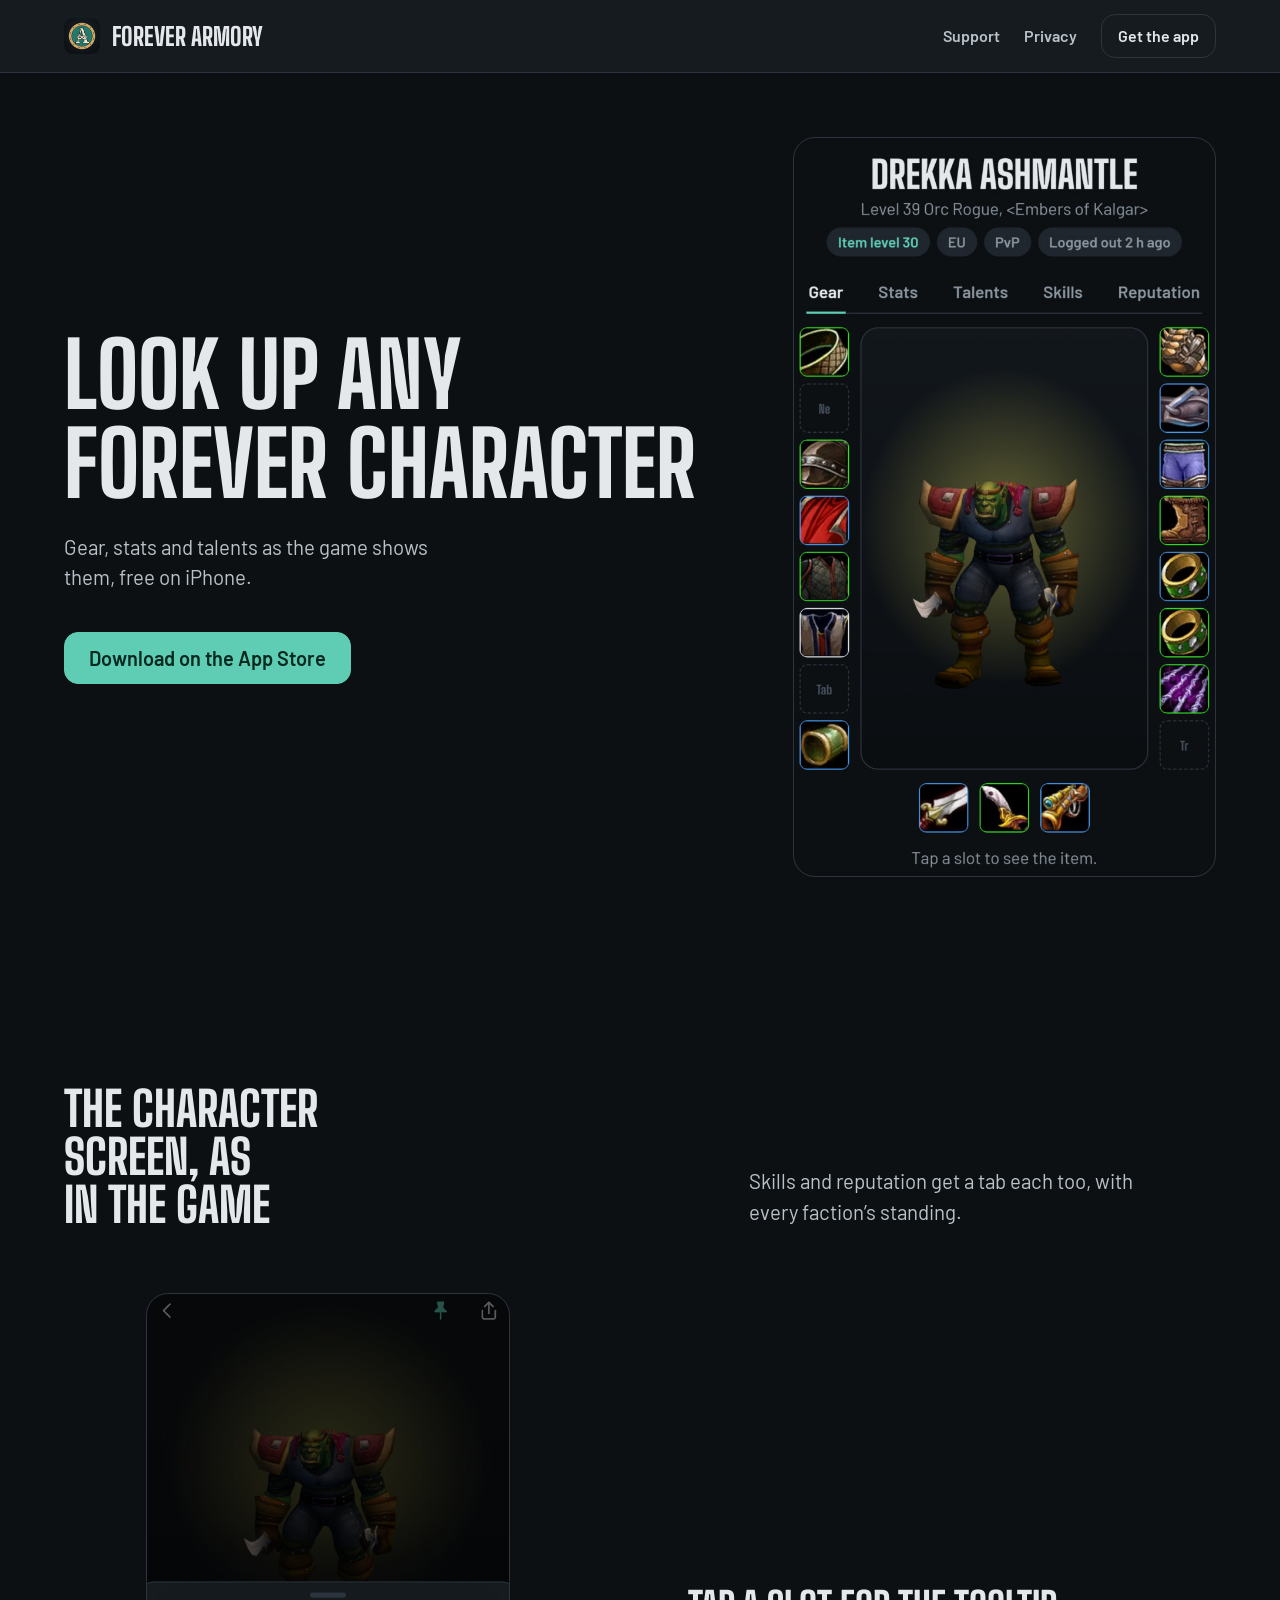
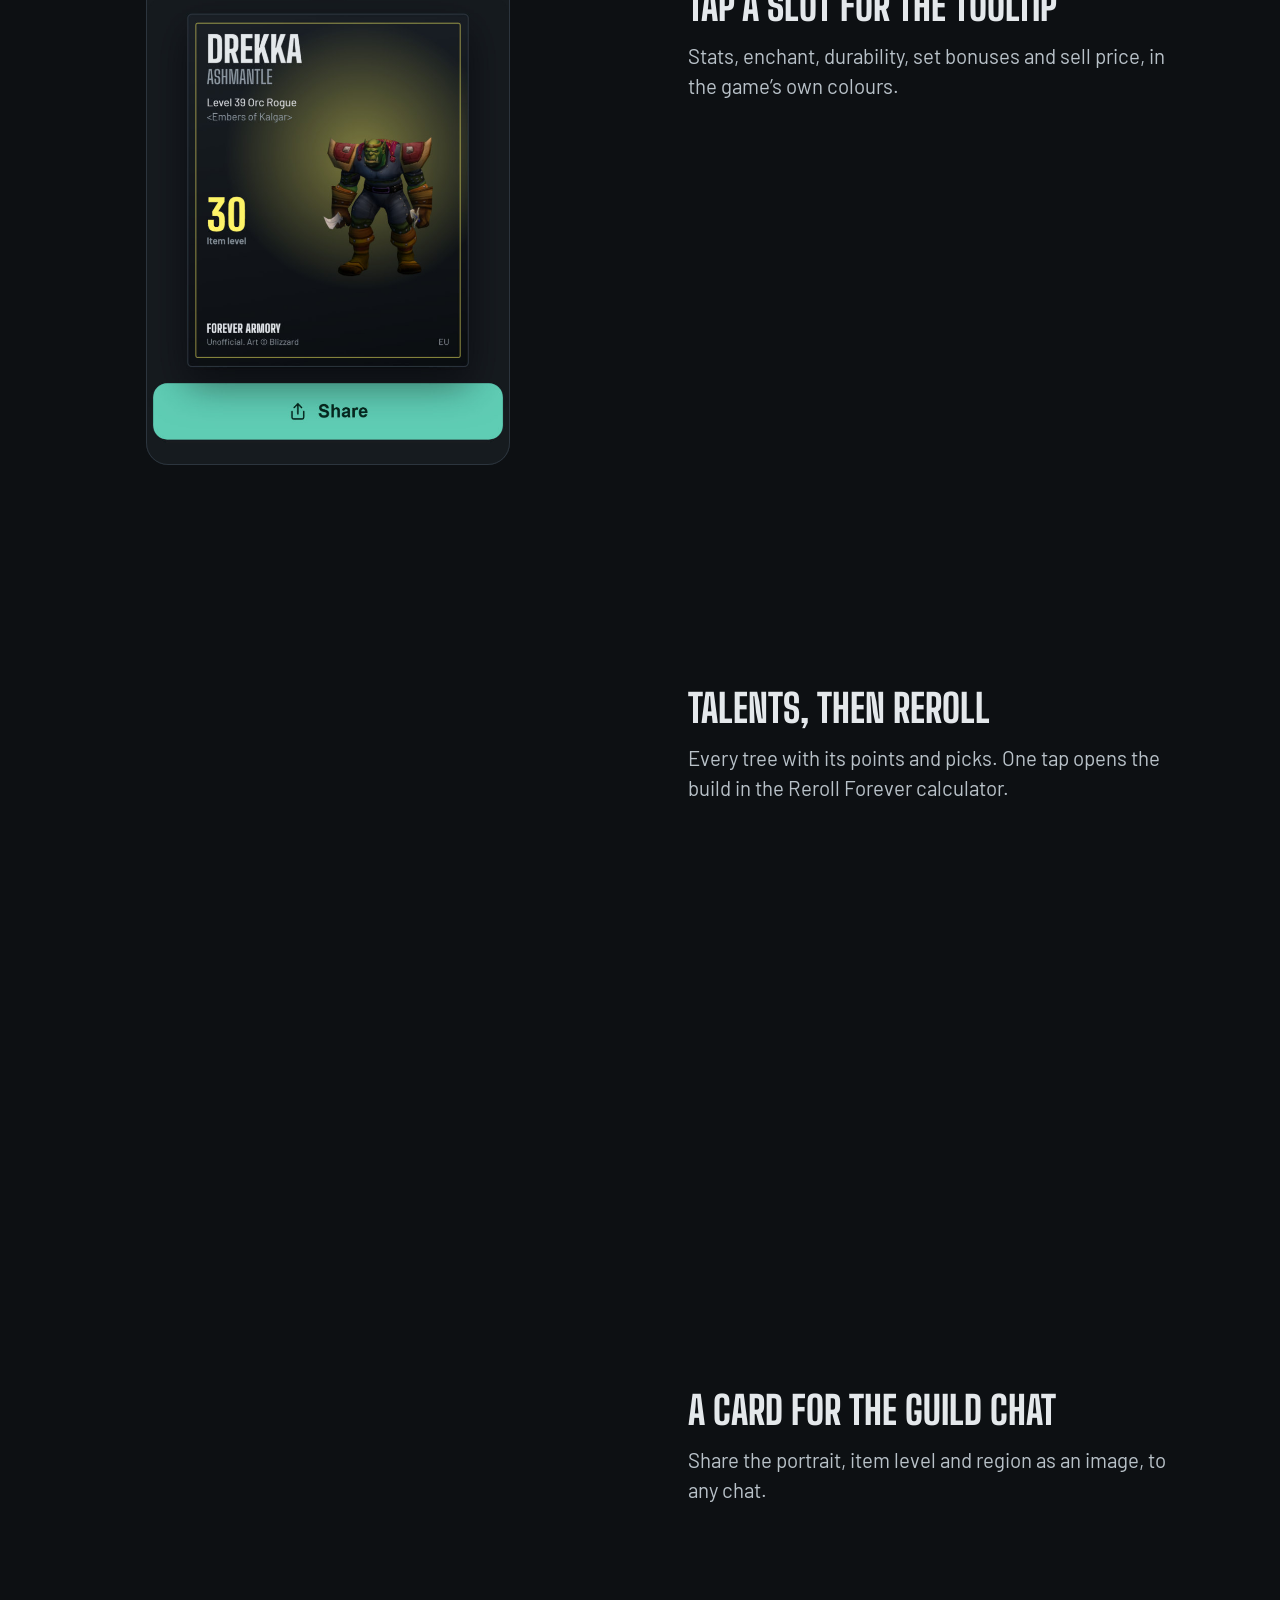
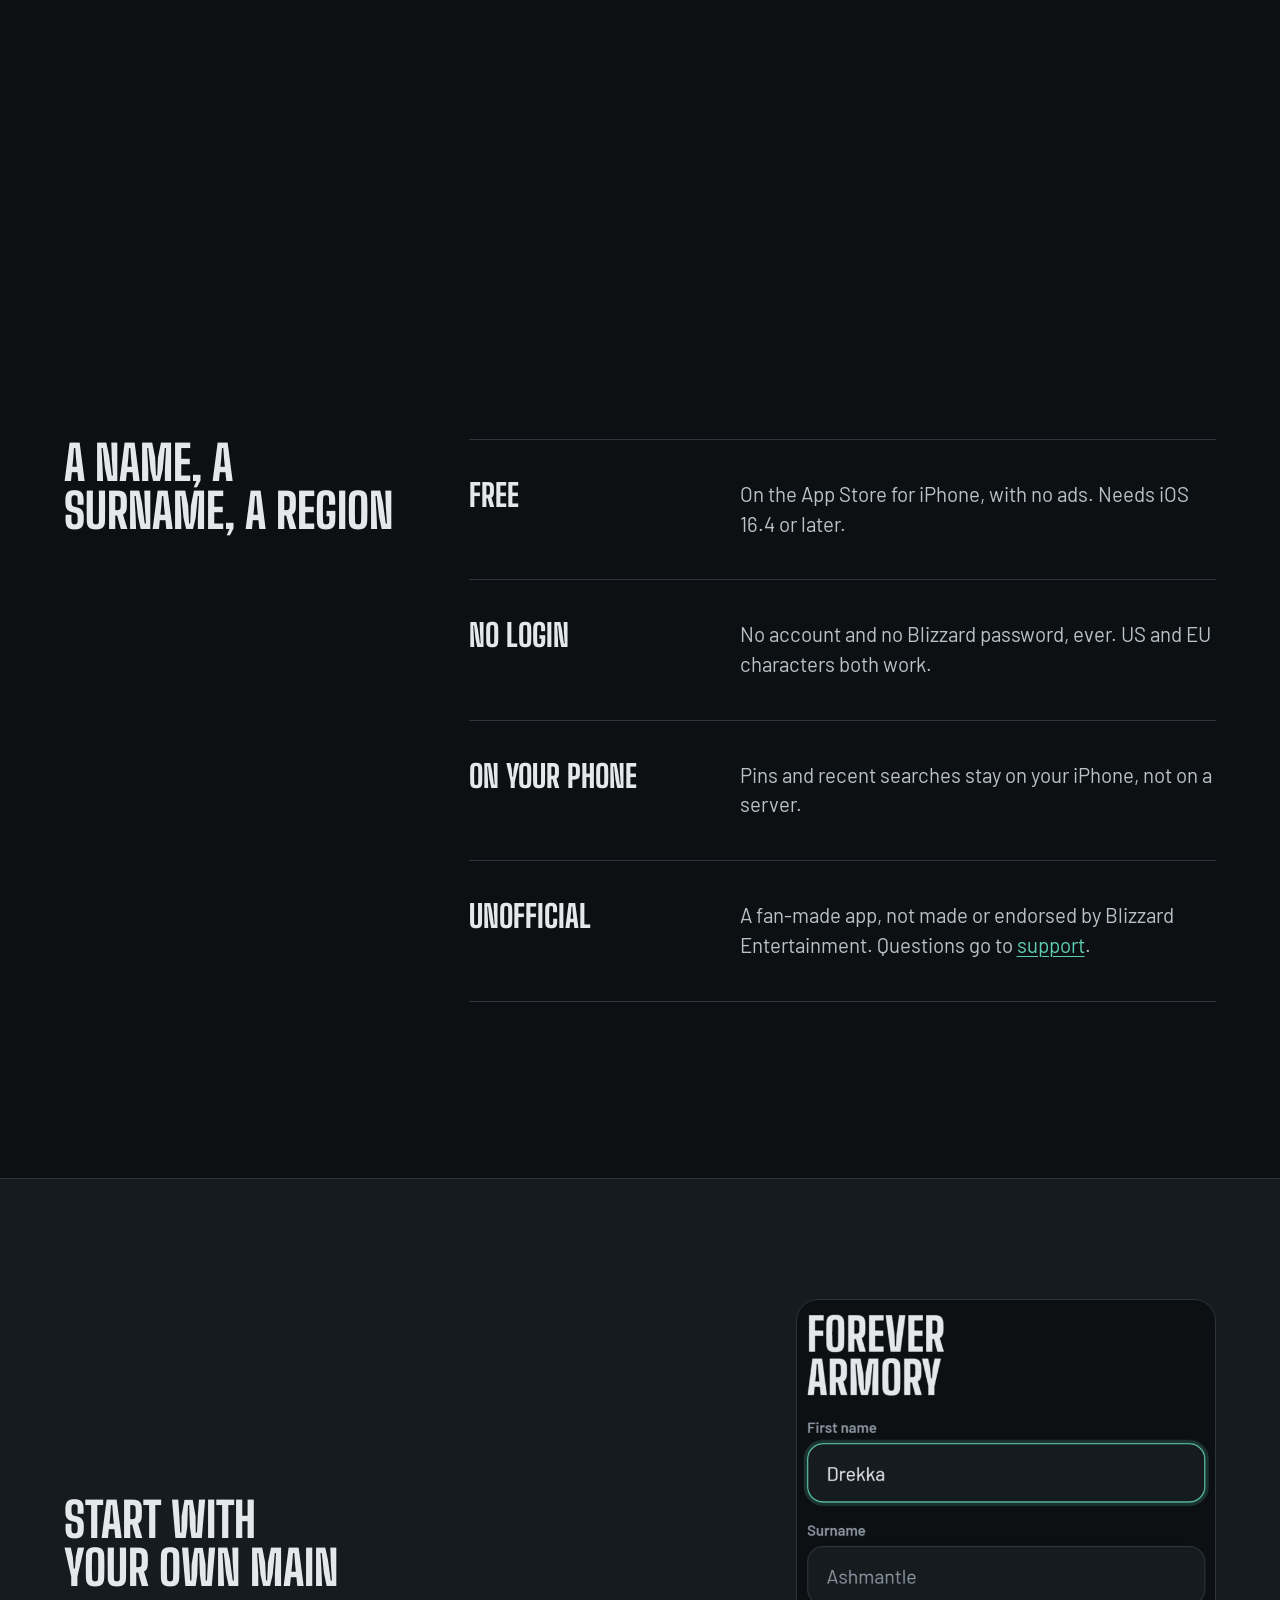
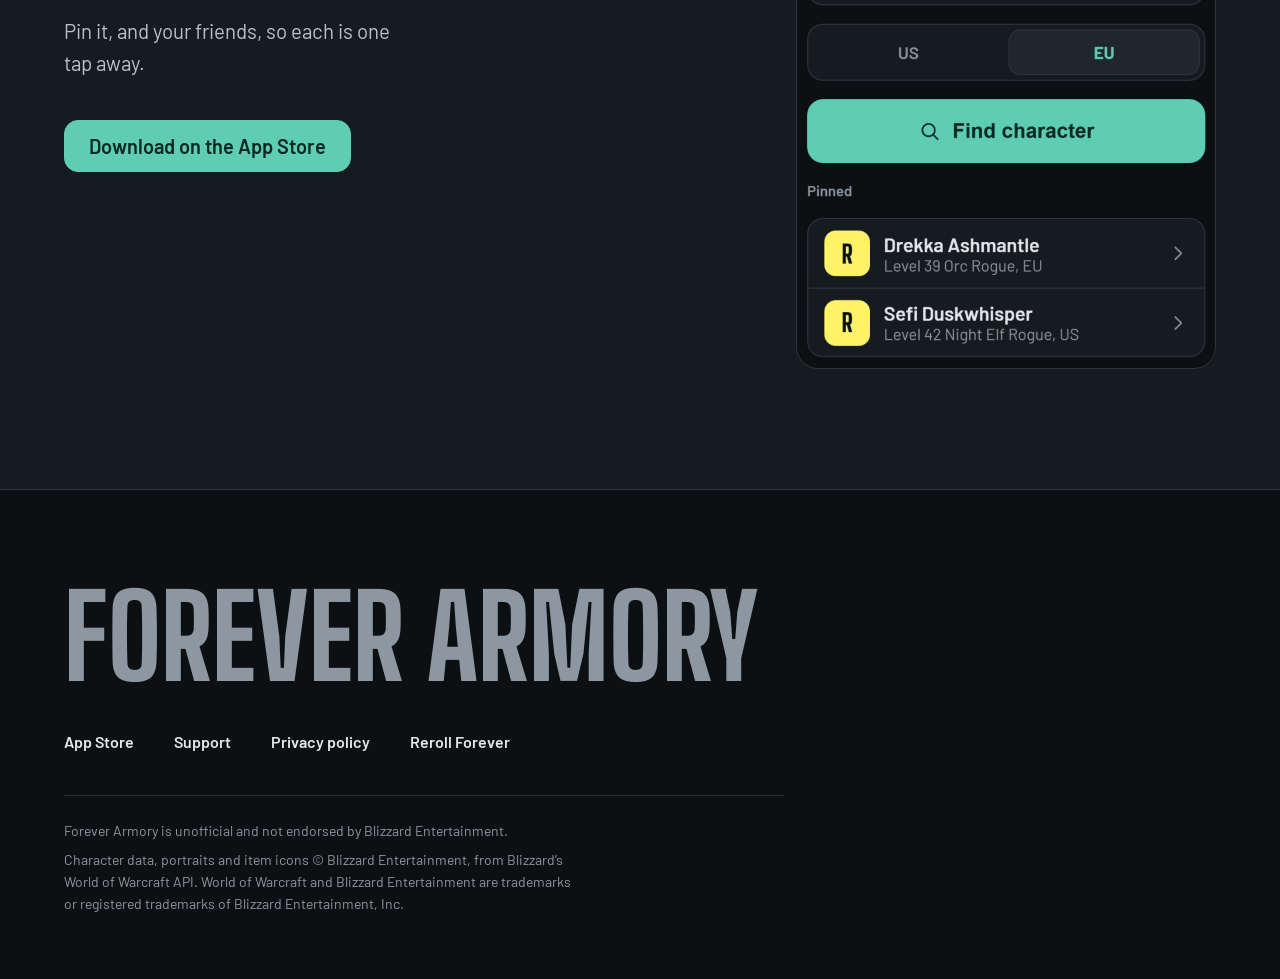
==== index.html @ fc3d3739 "Landing page and shared mast footer index.html is the new landing page, with shared tokens and foote" ====
<!doctype html>
<html lang="en">
<head>
<meta charset="utf-8">
<meta name="viewport" content="width=device-width, initial-scale=1, viewport-fit=cover">
<meta name="color-scheme" content="dark">
<title>Forever Armory: look up any WoW Forever character</title>
<meta name="description" content="An unofficial iPhone app for World of Warcraft: Forever. Look up any character's gear, stats and talents by name.">
<meta property="og:title" content="Forever Armory">
<meta property="og:description" content="Look up any WoW Forever character on your iPhone: gear with real tooltips, stats, talents and reputation.">
<meta property="og:image" content="https://arnautresserras.github.io/armory-site/assets/screens/02-gear.jpg">
<meta name="apple-itunes-app" content="app-id=6834562961">
<link rel="icon" href="assets/icon-64.png" type="image/png">
<link rel="apple-touch-icon" href="assets/apple-touch-icon.png">
<link rel="preconnect" href="https://fonts.googleapis.com">
<link rel="preconnect" href="https://fonts.gstatic.com" crossorigin>
<link rel="stylesheet" href="https://fonts.googleapis.com/css2?family=Big+Shoulders+Display:wght@800&family=Barlow:wght@400;600&display=swap">
<link rel="stylesheet" href="css/home.css">
<script>document.documentElement.classList.add('js');</script>
</head>
<body>
<a class="skip" href="#main">Skip to content</a>

<header class="slab">
  <div class="container">
    <a class="mark" href="./" aria-label="Forever Armory home"><img src="assets/icon-64.png" width="64" height="64" alt="">Forever Armory</a>
    <nav aria-label="Site">
      <a href="support.html">Support</a>
      <a href="privacy.html">Privacy</a>
      <a class="btn btn--quiet" href="https://apps.apple.com/app/id6834562961?ct=site_nav">Get the app</a>
    </nav>
  </div>
</header>

<main id="main">
  <section class="hero">
    <div class="container">
      <div class="hero-copy">
        <h1>Look up any Forever character</h1>
        <p class="lead">Gear, stats and talents as the game shows them, free on iPhone.</p>
        <a class="btn" href="https://apps.apple.com/app/id6834562961?ct=site_hero">Download on the App Store</a>
      </div>
      <figure class="screen" data-slot="hero" data-kind="product" data-alt="The Gear tab: the portrait between two columns of item slots, weapons below">
        <img src="assets/screens/02-gear.jpg" width="720" height="1261" alt="A level 39 Orc Rogue on the Gear tab: the portrait stands between two columns of item slots, each bordered in its item's quality colour, with three weapons below." fetchpriority="high">
      </figure>
    </div>
  </section>

  <section class="tour" aria-labelledby="tour-h">
    <div class="container">
      <div class="tour-head">
        <h2 id="tour-h">The character screen, as in the game</h2>
        <p>Skills and reputation get a tab each too, with every faction’s standing.</p>
      </div>
      <div class="tour-body">
        <div class="tour-stage" data-active="tooltip">
          <figure class="screen screen--tooltip" data-slot="tour-tooltip" data-kind="product"><img src="assets/screens/03-tooltip.jpg" width="720" height="1261" alt="The tooltip for Tiger Hunter Gloves: 65 armor, 8 agility, 7 strength, a green enchant line, durability and sell price." loading="lazy"></figure>
          <figure class="screen screen--talents" data-slot="tour-talents" data-kind="product"><img src="assets/screens/04-talents.jpg" width="720" height="1427" alt="The Talents tab: 30 points in Combat, each picked talent with its rank, and an Open in Reroll calculator button." loading="lazy"></figure>
          <figure class="screen screen--share" data-slot="tour-share" data-kind="product"><img src="assets/screens/05-share.jpg" width="720" height="1523" alt="The share sheet: a card with the character’s name, level, guild, item level 30 and portrait, above a Share button." loading="lazy"></figure>
        </div>
        <ol class="panels">
          <li class="panel" data-panel="tooltip">
            <h3>Tap a slot for the tooltip</h3>
            <p>Stats, enchant, durability, set bonuses and sell price, in the game’s own colours.</p>
            <figure class="screen screen--tooltip"><img src="assets/screens/03-tooltip.jpg" width="720" height="1261" alt="The tooltip for Tiger Hunter Gloves: 65 armor, 8 agility, 7 strength, a green enchant line, durability and sell price." loading="lazy"></figure>
          </li>
          <li class="panel" data-panel="talents">
            <h3>Talents, then Reroll</h3>
            <p>Every tree with its points and picks. One tap opens the build in the Reroll Forever calculator.</p>
            <figure class="screen screen--talents"><img src="assets/screens/04-talents.jpg" width="720" height="1427" alt="The Talents tab: 30 points in Combat, each picked talent with its rank, and an Open in Reroll calculator button." loading="lazy"></figure>
          </li>
          <li class="panel" data-panel="share">
            <h3>A card for the guild chat</h3>
            <p>Share the portrait, item level and region as an image, to any chat.</p>
            <figure class="screen screen--share"><img src="assets/screens/05-share.jpg" width="720" height="1523" alt="The share sheet: a card with the character’s name, level, guild, item level 30 and portrait, above a Share button." loading="lazy"></figure>
          </li>
        </ol>
      </div>
    </div>
  </section>

  <section class="needs" aria-labelledby="needs-h">
    <div class="container">
      <h2 id="needs-h">A name, a surname, a region</h2>
      <dl>
        <div><dt>Free</dt><dd>On the App Store for iPhone, with no ads. Needs iOS 16.4 or later.</dd></div>
        <div><dt>No login</dt><dd>No account and no Blizzard password, ever. US and EU characters both work.</dd></div>
        <div><dt>On your phone</dt><dd>Pins and recent searches stay on your iPhone, not on a server.</dd></div>
        <div><dt>Unofficial</dt><dd>A fan-made app, not made or endorsed by Blizzard Entertainment. Questions go to <a href="support.html">support</a>.</dd></div>
      </dl>
    </div>
  </section>

  <section class="close" aria-labelledby="close-h">
    <div class="container">
      <div class="close-copy">
        <h2 id="close-h">Start with your own main</h2>
        <p>Pin it, and your friends, so each is one tap away.</p>
        <a class="btn" href="https://apps.apple.com/app/id6834562961?ct=site_close">Download on the App Store</a>
      </div>
      <figure class="screen" data-slot="close" data-kind="product" data-alt="The search screen with two pinned characters">
        <img src="assets/screens/01-search.jpg" width="720" height="1355" alt="The search screen: first name and surname fields, a US and EU switch, a Find character button and two pinned characters." loading="lazy">
      </figure>
    </div>
  </section>
</main>

<footer class="mast">
  <div class="container">
    <p class="wordmark" aria-hidden="true">Forever Armory</p>
    <nav aria-label="Footer">
      <ul>
        <li><a href="https://apps.apple.com/app/id6834562961?ct=site_footer">App Store</a></li>
        <li><a href="support.html">Support</a></li>
        <li><a href="privacy.html">Privacy policy</a></li>
        <li><a href="https://apps.apple.com/app/id6829319441?ct=armory_site">Reroll Forever</a></li>
      </ul>
    </nav>
    <div class="legal">
      <p>Forever Armory is unofficial and not endorsed by Blizzard Entertainment.</p>
      <p>Character data, portraits and item icons © Blizzard Entertainment, from Blizzard’s World of Warcraft API. World of Warcraft and Blizzard Entertainment are trademarks or registered trademarks of Blizzard Entertainment, Inc.</p>
    </div>
  </div>
</footer>

<script>
(function () {
  var stage = document.querySelector('.tour-stage');
  if (!stage || !('IntersectionObserver' in window)) return;
  var io = new IntersectionObserver(function (entries) {
    entries.forEach(function (e) {
      if (e.isIntersecting) stage.dataset.active = e.target.dataset.panel;
    });
  }, { rootMargin: '-45% 0px -45% 0px' });
  document.querySelectorAll('[data-panel]').forEach(function (p) { io.observe(p); });
})();
</script>
<script>window.hallmarkSlots = (m) => { for (const [k, v] of Object.entries(m)) { const s = document.querySelector(`[data-slot="${k}"]`); if (!s) continue; const im = new Image(); im.src = typeof v === 'string' ? v : v.src; im.alt = (typeof v === 'object' && v.alt) || s.dataset.alt || ''; s.querySelectorAll(':scope > img').forEach((o) => o.remove()); s.prepend(im); } };
document.querySelectorAll('[data-slot] img').forEach((i) => { if (i.complete && !i.naturalWidth) i.remove(); else i.addEventListener('error', () => i.remove(), { once: true }); });</script>
</body>
</html>
---- css/home.css ----
/* Hallmark · shape: Workbench · genre: modern-minimal · theme: brand (Forever Armory app, docs/design.md) · draw: c38209 · job: try · copy: from the App Store listing
 * paper: oklch(17.1% 0.008 248) · accent: oklch(77.7% 0.108 176) · display: Big Shoulders Display · body: Barlow · hero: Stage (swapped from Corridor) · nav: slab · footer: mast · signature: the gear screen, slots in item-quality borders round the portrait
 * axes: dark/display-condensed/chromatic-teal · posture: Restrained · contrast: pass · fold: pass · imagery: screenshots 5 (App Store captures, cropped to the screen) · v2.0.0 */
/* Hallmark · pre-emit critique: P4 H5 E4 S5 R5 V4 · weakest: P, the page only argues "the character screen, on your phone"; kept it plain because that is the whole product */
/* Hallmark · waive 79 · the gear screen beside the text runs to y 876 of 900 · the measure reads the text column only; the hero's screen capture fills the fold */
/* Hallmark · waive 44c · hero section is 900px tall and the gear screen ends at y 876 · the check stops at the text column, the next section starts at the fold */
/* Hallmark · finish-review: subagent · 8 findings · 8 resolved (genre restamped modern-minimal on its read) · hero-review: skipped, folded into the finish review */
/* Hallmark · dismissed 25 · each flagged p is a one-sentence lede or a two-sentence caption, allowed from 28ch */
@import url("./tokens.css");
@import url("./base.css");
@import url("./footer.css");

h1, h2 { text-transform: uppercase; line-height: 1; }
h1 { font-size: clamp(3.25rem, 7vw, 7.5rem); max-width: none; }
h2 { max-width: 16ch; }
h3 { font-weight: 600; font-family: var(--font-body); }

.skip { position: absolute; left: var(--space-md); top: calc(-1 * var(--space-3xl)); z-index: var(--z-toast); padding: var(--space-xs) var(--space-md); background: var(--color-ink); color: var(--color-paper); border-radius: var(--radius-input); }
.skip:focus-visible { top: var(--space-md); }

/* Controls */
.btn { display: inline-flex; align-items: center; justify-content: center; gap: var(--space-xs); min-height: 52px; padding: 0 var(--space-lg); border: 1px solid var(--color-accent); border-radius: var(--radius-input); background: var(--color-accent); color: var(--color-accent-ink); font: 600 var(--text-lg)/1 var(--font-body); white-space: nowrap; text-decoration: none; cursor: pointer; transition: background-color var(--dur-short) var(--ease-out), border-color var(--dur-short) var(--ease-out), transform var(--dur-micro) var(--ease-out); }
.btn svg { width: 20px; height: 20px; flex-shrink: 0; }
.btn:hover { background: var(--color-accent-hover); border-color: var(--color-accent-hover); }
.btn:active { transform: translateY(1px); }
.btn:focus-visible { outline: 2px solid var(--color-focus); outline-offset: 3px; }
.btn--quiet { min-height: 44px; padding: 0 var(--space-md); background: transparent; border-color: var(--color-rule); color: var(--color-ink); font-size: var(--text-md); }
.btn--quiet:hover { background: var(--color-paper-3); border-color: var(--color-muted); }
@media (prefers-reduced-motion: reduce) { .btn { transition: background-color var(--dur-short) linear; } .btn:active { transform: none; } }

/* Nav: a slab */
.slab { background: var(--color-paper-2); border-bottom: var(--rule-hair) solid var(--color-rule); }
.slab .container { display: flex; align-items: center; justify-content: space-between; gap: var(--space-lg); min-height: 72px; }
.mark { display: inline-flex; align-items: center; gap: var(--space-sm); color: var(--color-ink); text-decoration: none; font: 800 var(--text-xl)/1 var(--font-display); text-transform: uppercase; white-space: nowrap; }
.mark img { width: 36px; height: 36px; border-radius: 9px; }
.mark:hover { color: var(--color-accent); }
.slab nav { display: flex; align-items: center; gap: var(--space-lg); }
.slab nav a:not(.btn) { color: var(--color-ink-2); font-weight: 600; text-decoration: none; white-space: nowrap; }
.slab nav a:not(.btn):hover { color: var(--color-ink); text-decoration: underline; }

/* Hero: Stage */
.hero .container { display: grid; grid-template-columns: minmax(0, 1fr) auto; gap: var(--space-3xl); align-items: center; min-height: calc(100svh - 73px); padding-block: var(--space-2xl); }
.hero-copy { display: grid; gap: var(--space-lg); justify-items: start; }
.hero-copy .lead { color: var(--color-ink-2); max-width: 34ch; }
.hero-copy .btn { margin-top: var(--space-md); }
.screen { margin: 0; border-radius: var(--radius-card); outline: 1px solid var(--color-rule); outline-offset: -1px; }
.screen > img { outline: 1px solid var(--color-rule); outline-offset: -1px; border-radius: var(--radius-card); }
.hero .screen { height: min(740px, calc(100svh - 150px)); max-width: 100%; aspect-ratio: 720 / 1261; }

/* Tour: Pinned */
.tour { padding-block: var(--section-gap) var(--section-gap-s); }
.tour-head { display: grid; grid-template-columns: minmax(0, 7fr) minmax(0, 5fr); gap: var(--gap-columns); align-items: end; margin-bottom: var(--space-2xl); }
.tour-head p { color: var(--color-ink-2); font-size: var(--text-lead); max-width: 34ch; }
.tour-body { display: grid; grid-template-columns: minmax(0, 6fr) minmax(0, 6fr); gap: var(--space-3xl); }
.tour-stage { display: none; }
.panels { list-style: none; margin: 0; padding: 0; display: grid; gap: var(--space-3xl); }
.panel { display: grid; gap: var(--space-md); align-content: center; }
.panel h3 { font-size: var(--text-3xl); font-family: var(--font-display); font-weight: 800; text-transform: uppercase; line-height: 1; }
.panel p { color: var(--color-ink-2); font-size: var(--text-lead); line-height: 1.45; max-width: 40ch; }
.panel .screen { width: min(100%, 380px); margin-top: var(--space-md); }
.panel .screen--tooltip { aspect-ratio: 720 / 1261; }
.panel .screen--talents { aspect-ratio: 720 / 1427; }
.panel .screen--share { aspect-ratio: 720 / 1523; }

@media (min-width: 60rem) {
  .tour-body { grid-column: 1 / -1; }
  .tour-body > .panels { grid-column: 2; }
  .js .tour-stage { display: block; grid-column: 1; grid-row: 1; position: sticky; top: var(--space-2xl); height: calc(100svh - 2 * var(--space-2xl)); max-height: 820px; }
  .js .tour-stage .screen { position: absolute; inset: 0; margin: auto; height: 100%; max-width: 100%; opacity: 0; transition: opacity var(--dur-long) var(--ease-out); }
  .js .tour-stage .screen--tooltip { aspect-ratio: 720 / 1261; height: 88%; }
  .js .tour-stage .screen--talents { aspect-ratio: 720 / 1427; }
  .js .tour-stage .screen--share { aspect-ratio: 720 / 1523; }
  .js .tour-stage[data-active="tooltip"] .screen--tooltip,
  .js .tour-stage[data-active="talents"] .screen--talents,
  .js .tour-stage[data-active="share"] .screen--share { opacity: 1; }
  .js .panel { min-height: 78svh; }
  .js .panel .screen { display: none; }
  .js .panels { gap: 0; }
}
@media (prefers-reduced-motion: reduce) { .js .tour-stage .screen { transition: none; } }

/* Needs: Rows */
.needs { padding-block: var(--section-gap-s) var(--section-gap-l); }
.needs .container { display: grid; grid-template-columns: minmax(0, 4fr) minmax(0, 8fr); gap: var(--gap-columns); align-items: start; }
.needs dl { margin: 0; border-top: var(--rule-hair) solid var(--color-rule); }
.needs dl > div { display: grid; grid-template-columns: minmax(0, 4fr) minmax(0, 8fr); gap: var(--gap-columns); padding-block: var(--space-xl); border-bottom: var(--rule-hair) solid var(--color-rule); }
.needs dt { font: 800 var(--text-2xl)/1 var(--font-display); text-transform: uppercase; }
.needs dd { margin: 0; color: var(--color-ink-2); font-size: var(--text-lead); line-height: 1.45; max-width: 40ch; }
.needs dd a { color: var(--color-accent); }
.needs dd a:hover { color: var(--color-accent-hover); }

/* Close: a band with the download beside the search screen */
.close { background: var(--color-paper-2); border-block: var(--rule-hair) solid var(--color-rule); padding-block: var(--section-gap-s); }
.close .container { display: grid; grid-template-columns: minmax(0, 5fr) minmax(0, 7fr); gap: var(--space-3xl); align-items: center; }
.close .screen { justify-self: end; width: min(100%, 420px); aspect-ratio: 720 / 1150; }
.close .screen > img { object-position: 50% 0; }
.close-copy { display: grid; gap: var(--space-lg); justify-items: start; }
.close-copy p { color: var(--color-ink-2); font-size: var(--text-lead); max-width: 30ch; }
.close-copy .btn { margin-top: var(--space-md); }
.close-copy small { color: var(--color-muted); font-size: var(--text-sm); }

@media (max-width: 60rem) {
  .hero .container, .tour-head, .close .container, .needs .container { grid-template-columns: minmax(0, 1fr); }
  .hero .container { min-height: 0; gap: var(--space-xl); padding-block: var(--space-xl) var(--space-2xl); }
  .hero .screen { height: auto; width: min(100%, 360px); }
  .tour-body { grid-template-columns: minmax(0, 1fr); }
  .close .screen { justify-self: start; }
  .needs dl > div { grid-template-columns: minmax(0, 1fr); gap: var(--space-xs); padding-block: var(--space-lg); }
}
@media (max-width: 40rem) {
  .slab nav .btn { display: none; }
  .slab nav { gap: var(--space-md); }
  .mark { font-size: var(--text-lg); }
  .mark img { width: 28px; height: 28px; border-radius: 7px; }
}
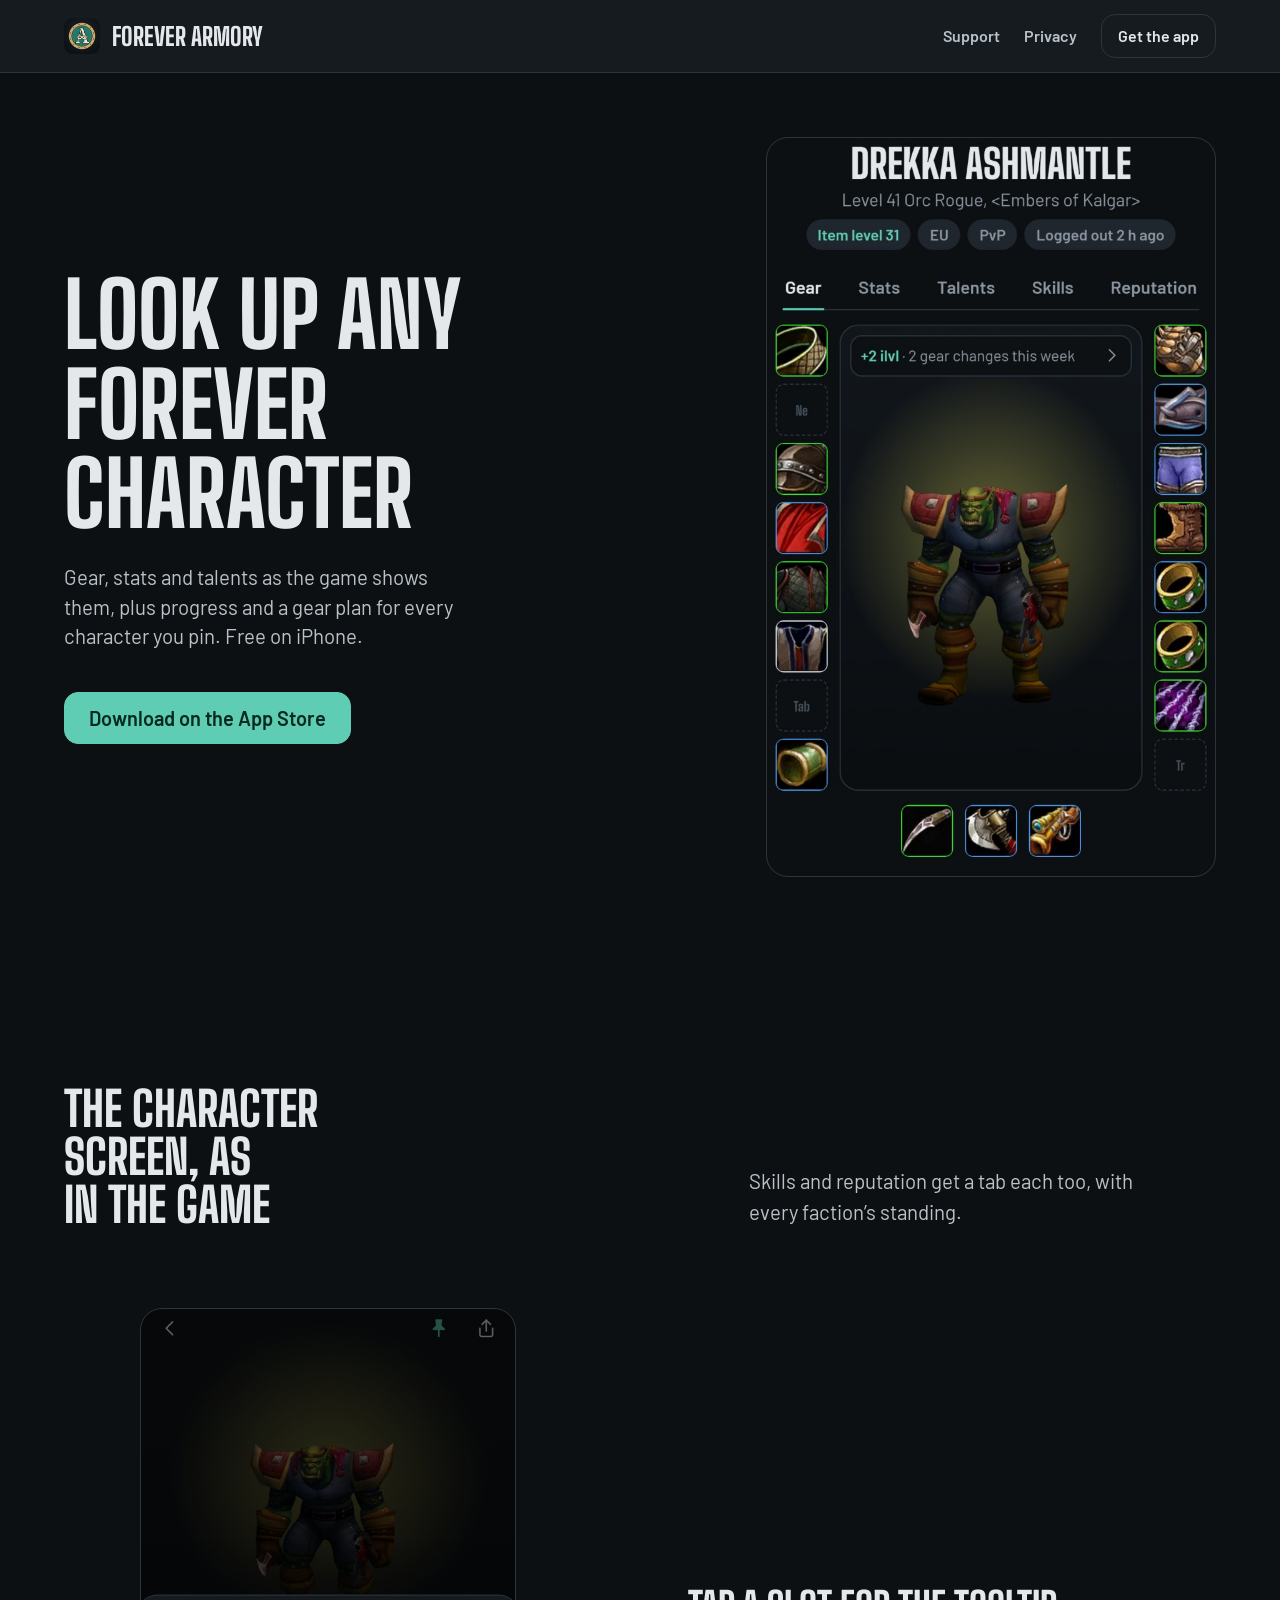
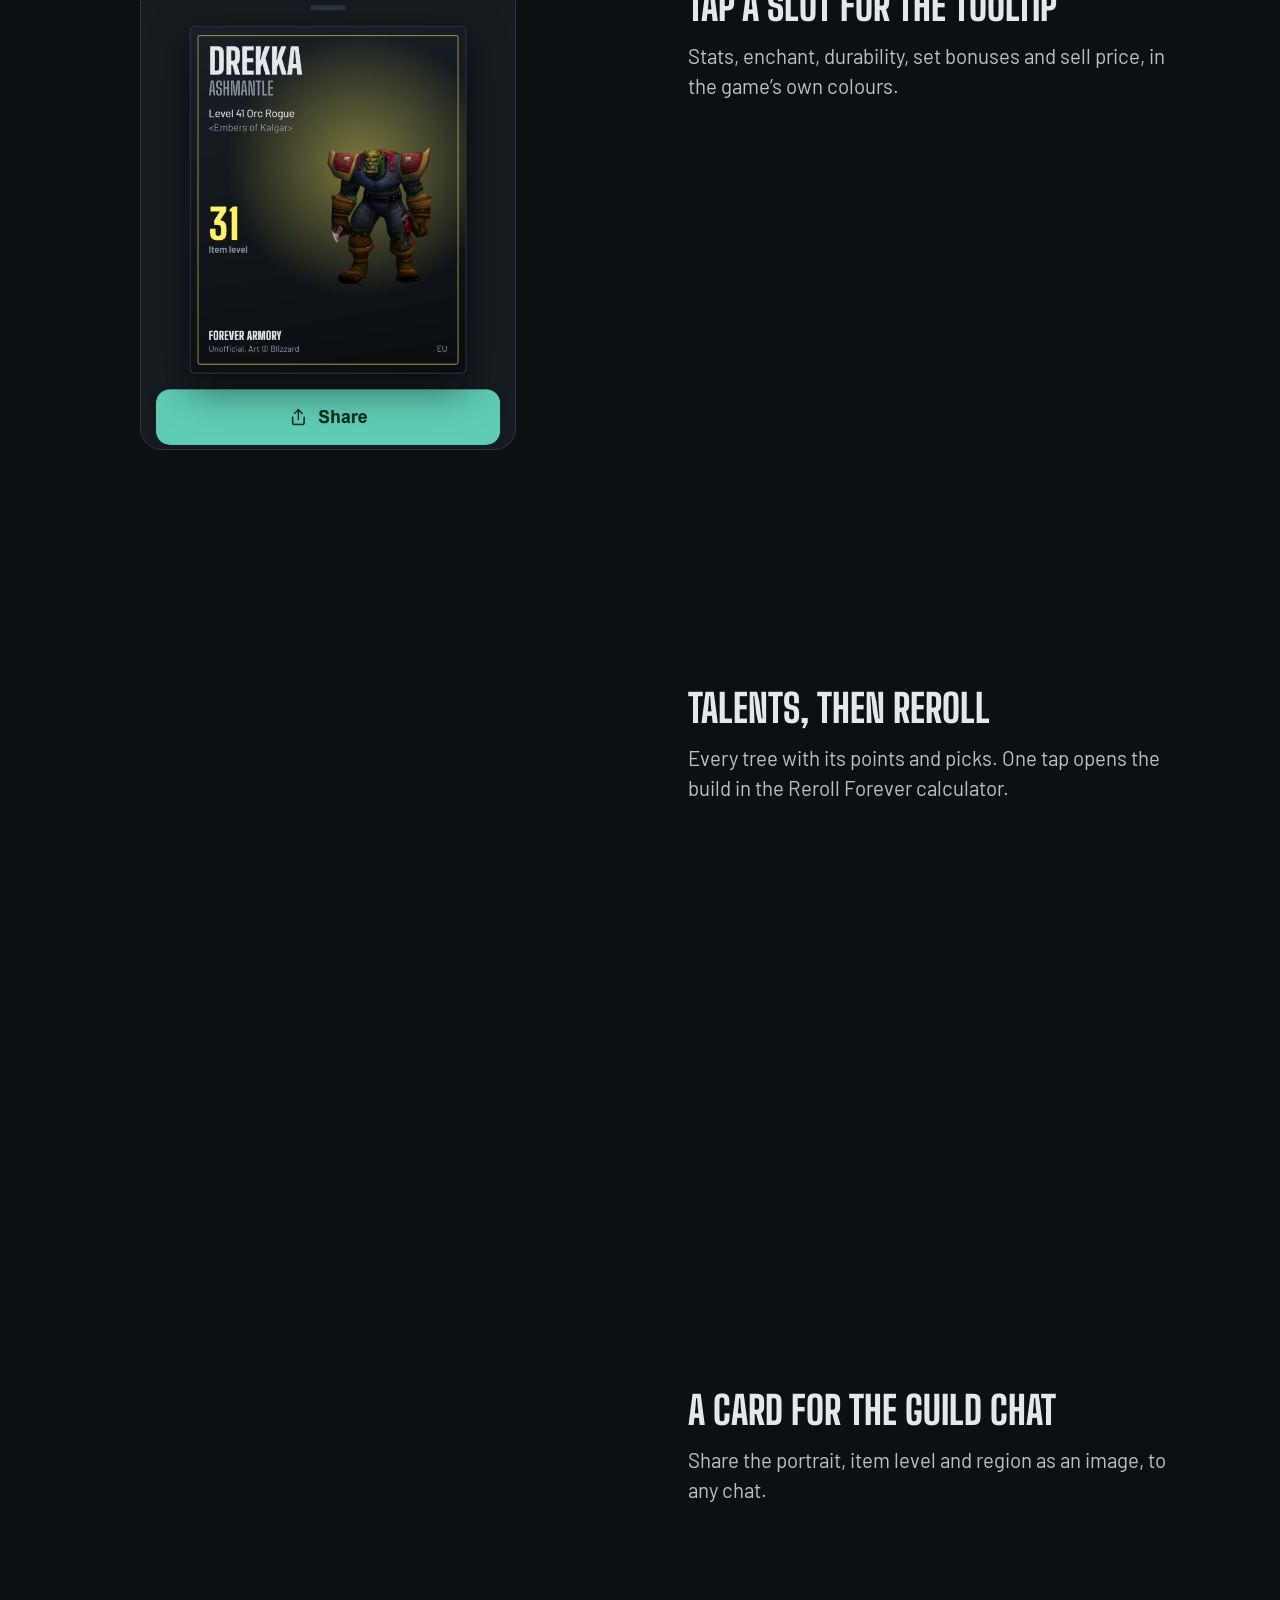
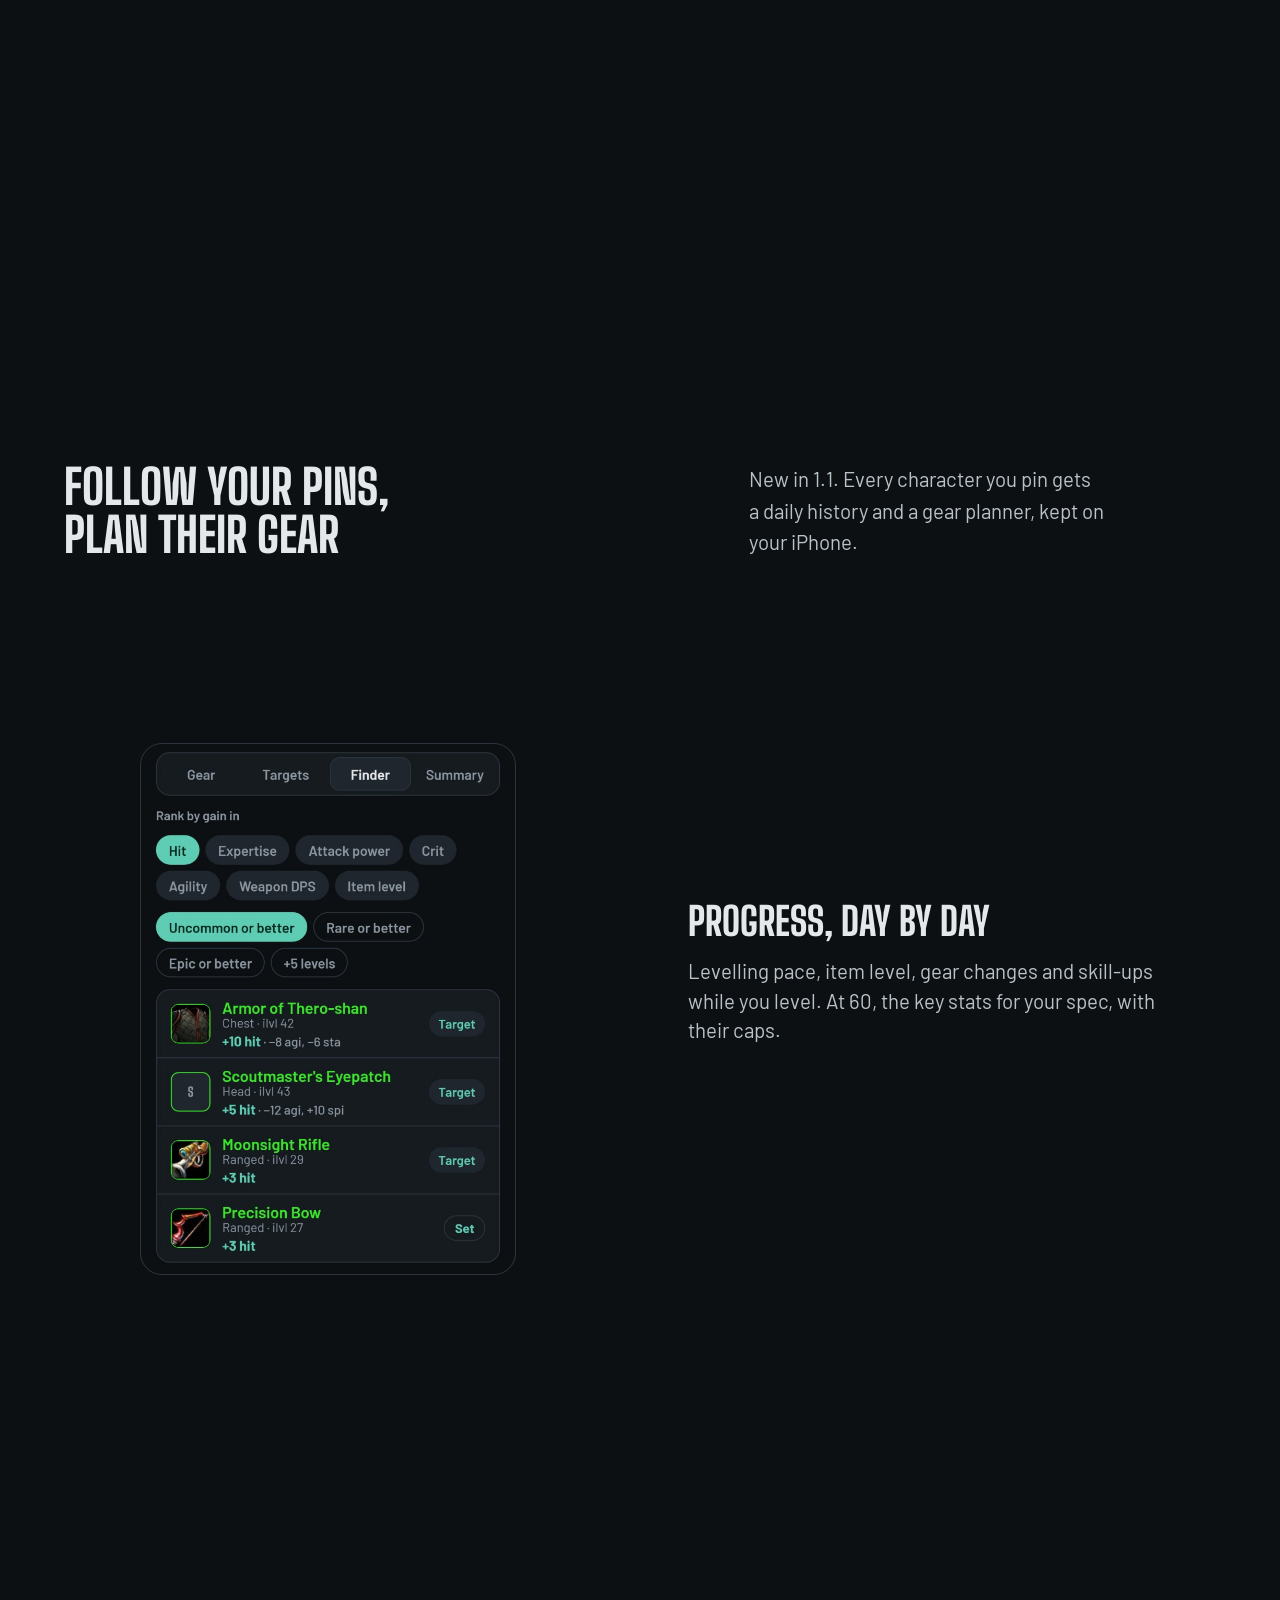
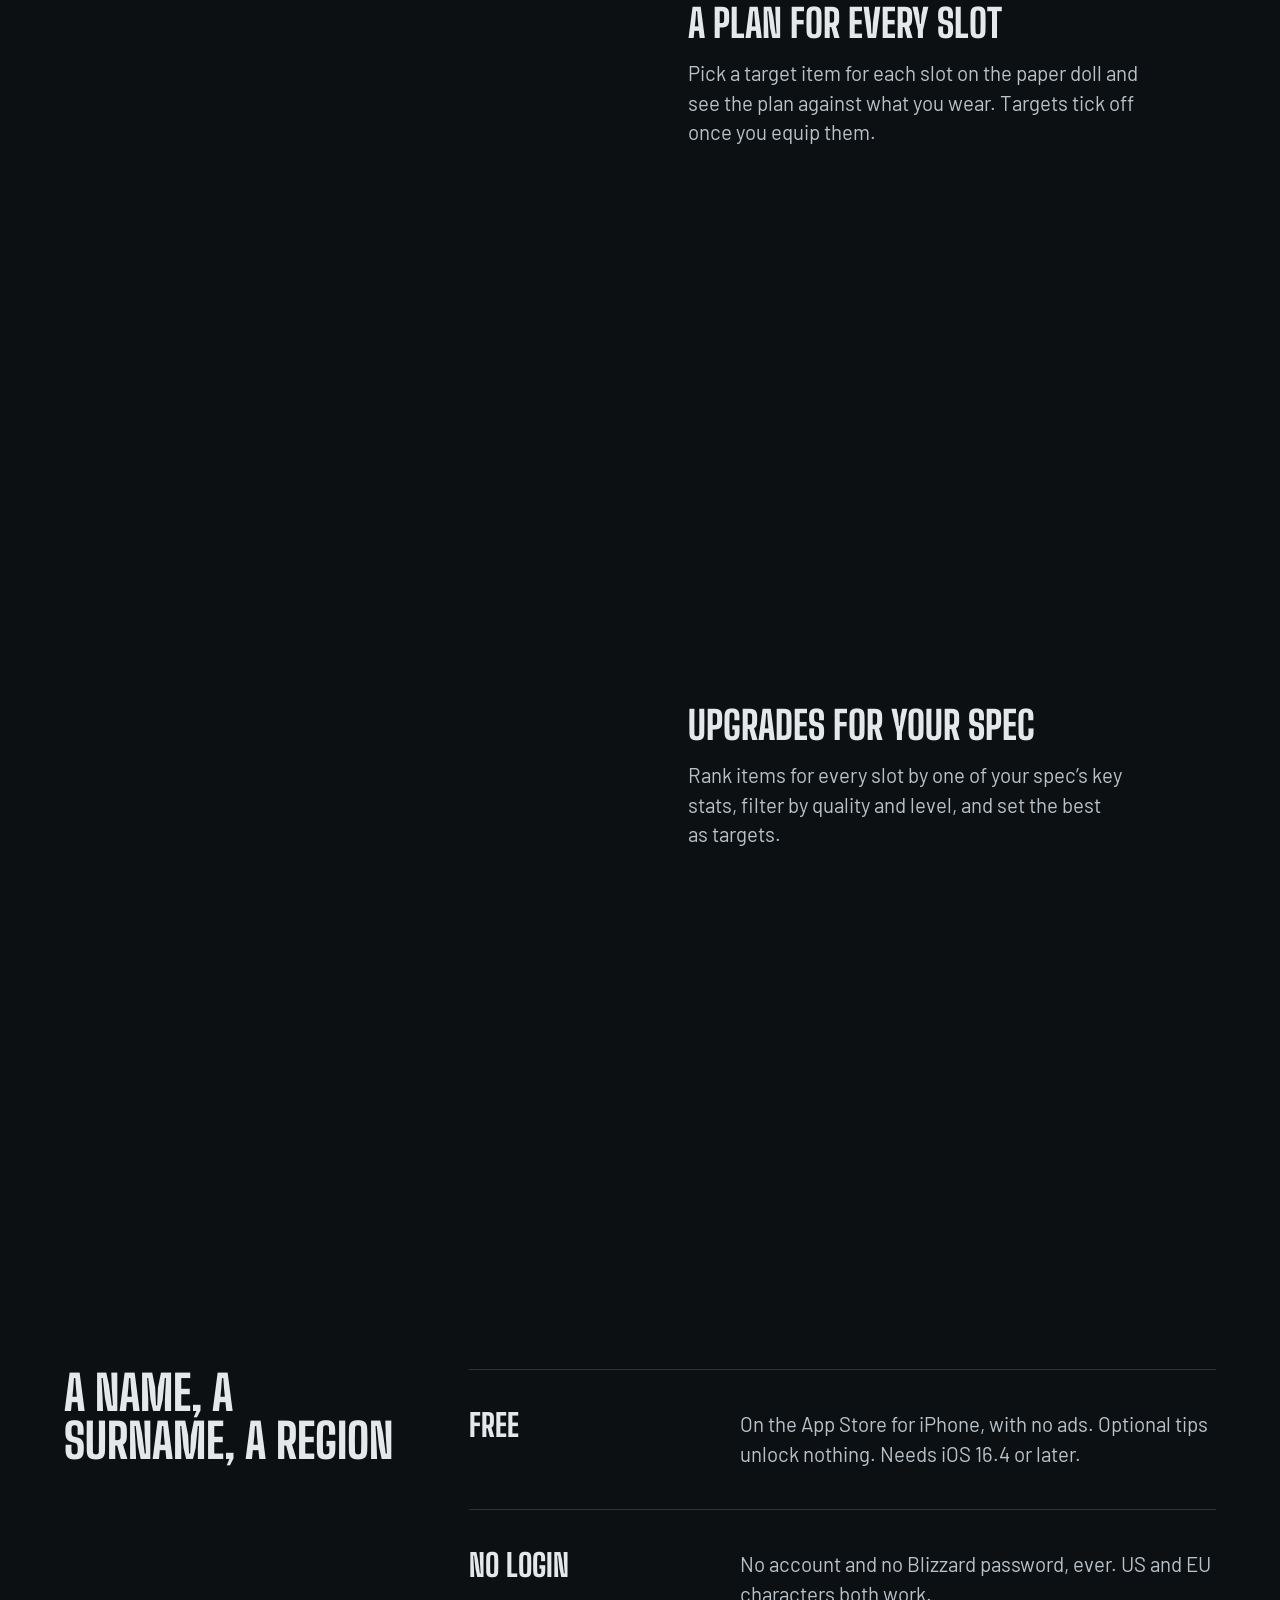
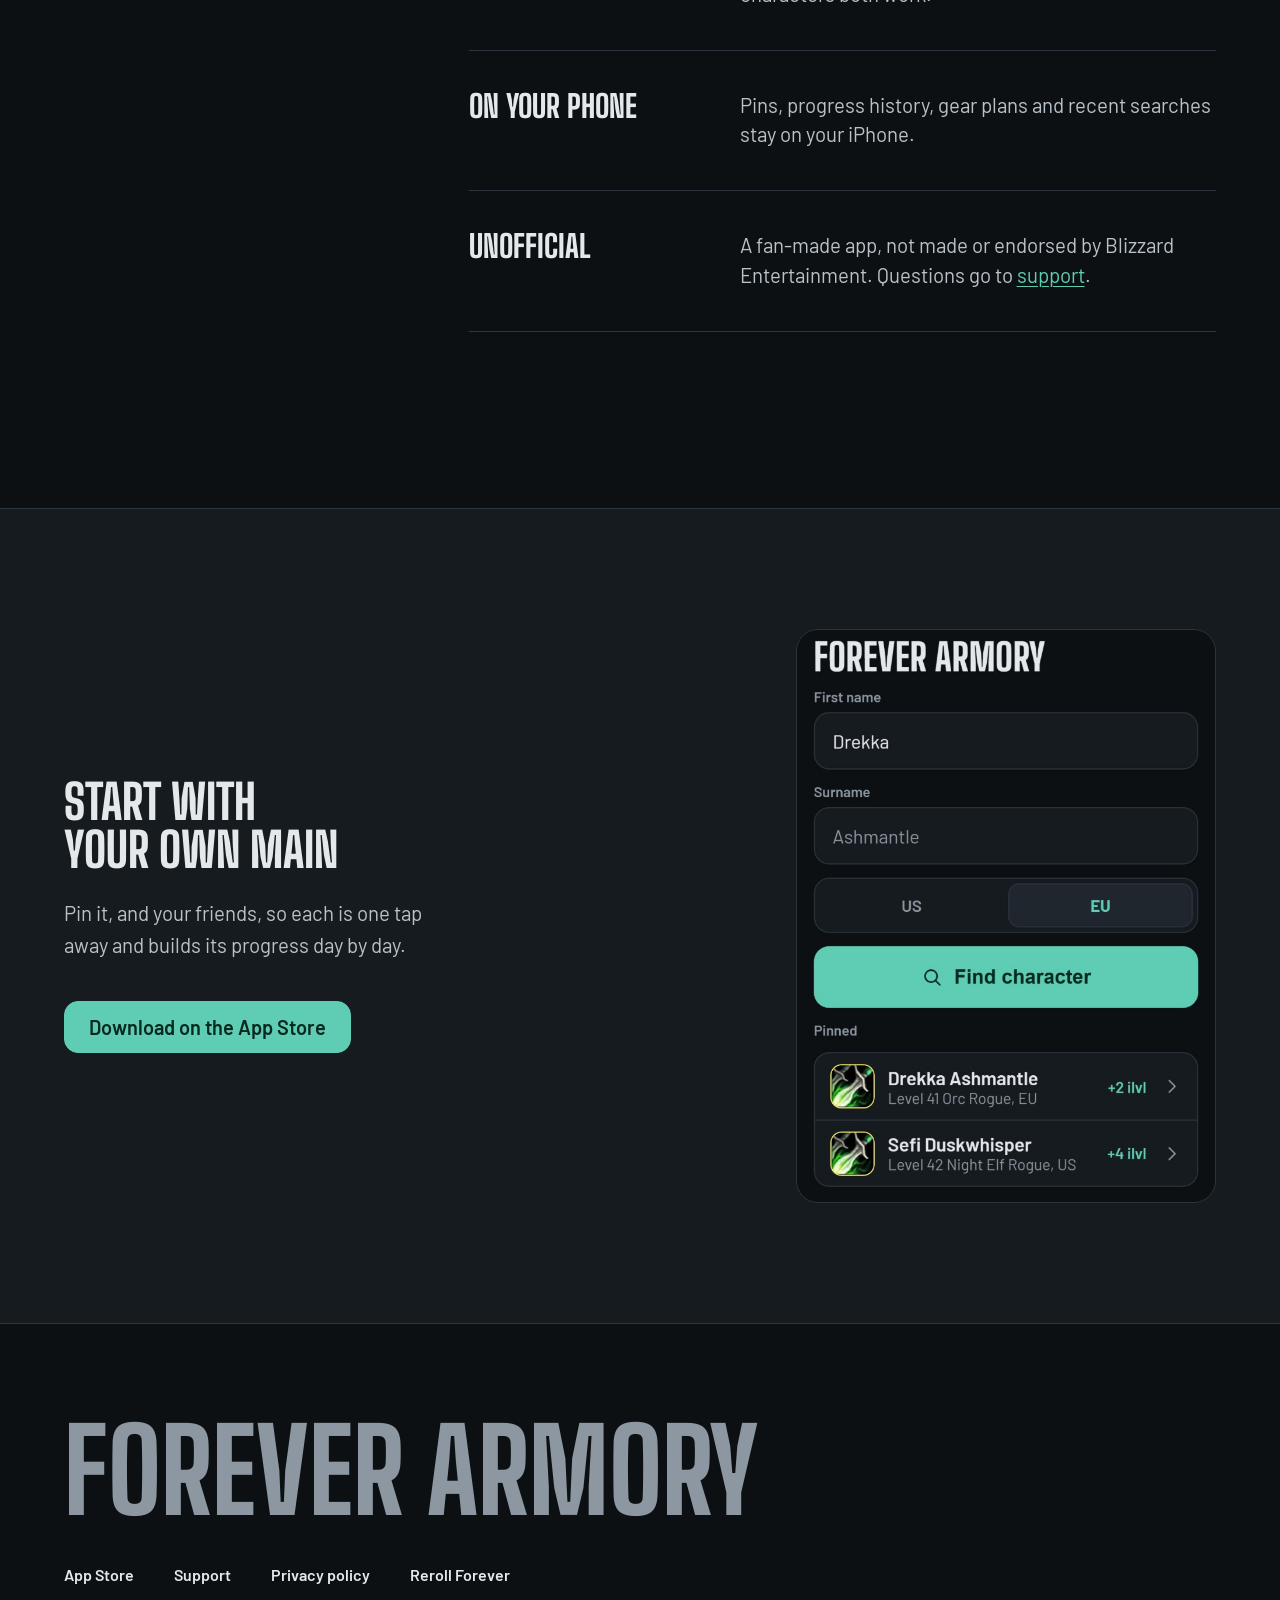
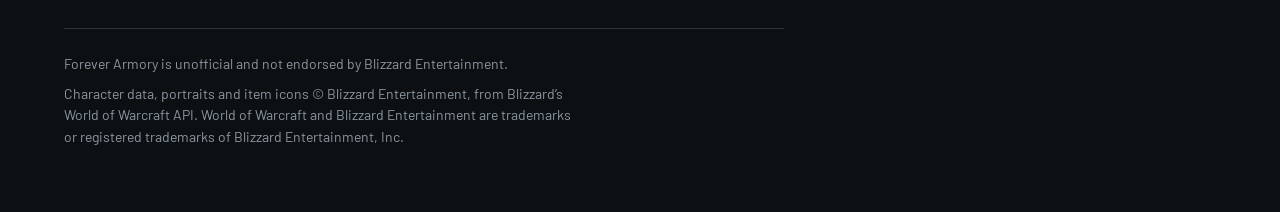
==== commit 1380b9b7: "Site for 1.1: progress and planner tour, new screenshots Eight 1.1 App Store captures replace the fi" ====
--- a/index.html
+++ b/index.html
@@ -5,10 +5,10 @@
 <meta name="viewport" content="width=device-width, initial-scale=1, viewport-fit=cover">
 <meta name="color-scheme" content="dark">
 <title>Forever Armory: look up any WoW Forever character</title>
-<meta name="description" content="An unofficial iPhone app for World of Warcraft: Forever. Look up any character's gear, stats and talents by name.">
+<meta name="description" content="An unofficial iPhone app for World of Warcraft: Forever. Look up any character's gear, stats and talents by name, follow your pins' progress and plan their upgrades.">
 <meta property="og:title" content="Forever Armory">
-<meta property="og:description" content="Look up any WoW Forever character on your iPhone: gear with real tooltips, stats, talents and reputation.">
-<meta property="og:image" content="https://arnautresserras.github.io/armory-site/assets/screens/02-gear.jpg">
+<meta property="og:description" content="Look up any WoW Forever character on your iPhone: gear with real tooltips, stats and talents, plus daily progress and a gear planner for your pins.">
+<meta property="og:image" content="https://arnautresserras.github.io/armory-site/assets/screens/01-gear.jpg">
 <meta name="apple-itunes-app" content="app-id=6834562961">
 <link rel="icon" href="assets/icon-64.png" type="image/png">
 <link rel="apple-touch-icon" href="assets/apple-touch-icon.png">
@@ -37,11 +37,11 @@
     <div class="container">
       <div class="hero-copy">
         <h1>Look up any Forever character</h1>
-        <p class="lead">Gear, stats and talents as the game shows them, free on iPhone.</p>
+        <p class="lead">Gear, stats and talents as the game shows them, plus progress and a gear plan for every character you pin. Free on iPhone.</p>
         <a class="btn" href="https://apps.apple.com/app/id6834562961?ct=site_hero">Download on the App Store</a>
       </div>
       <figure class="screen" data-slot="hero" data-kind="product" data-alt="The Gear tab: the portrait between two columns of item slots, weapons below">
-        <img src="assets/screens/02-gear.jpg" width="720" height="1261" alt="A level 39 Orc Rogue on the Gear tab: the portrait stands between two columns of item slots, each bordered in its item's quality colour, with three weapons below." fetchpriority="high">
+        <img src="assets/screens/01-gear.jpg" width="720" height="1183" alt="A level 41 Orc Rogue on the Gear tab: the portrait stands between two columns of item slots, each bordered in its item's quality colour, under a strip reading +2 item level and two gear changes this week, with three weapons below." fetchpriority="high">
       </figure>
     </div>
   </section>
@@ -54,25 +54,58 @@
       </div>
       <div class="tour-body">
         <div class="tour-stage" data-active="tooltip">
-          <figure class="screen screen--tooltip" data-slot="tour-tooltip" data-kind="product"><img src="assets/screens/03-tooltip.jpg" width="720" height="1261" alt="The tooltip for Tiger Hunter Gloves: 65 armor, 8 agility, 7 strength, a green enchant line, durability and sell price." loading="lazy"></figure>
-          <figure class="screen screen--talents" data-slot="tour-talents" data-kind="product"><img src="assets/screens/04-talents.jpg" width="720" height="1427" alt="The Talents tab: 30 points in Combat, each picked talent with its rank, and an Open in Reroll calculator button." loading="lazy"></figure>
-          <figure class="screen screen--share" data-slot="tour-share" data-kind="product"><img src="assets/screens/05-share.jpg" width="720" height="1523" alt="The share sheet: a card with the character’s name, level, guild, item level 30 and portrait, above a Share button." loading="lazy"></figure>
+          <figure class="screen screen--tooltip" data-slot="tour-tooltip" data-kind="product"><img src="assets/screens/05-tooltip.jpg" width="720" height="1183" alt="The tooltip for Tiger Hunter Gloves: 65 armor, 8 agility, 7 strength, a green enchant line, durability and sell price." loading="lazy"></figure>
+          <figure class="screen screen--talents" data-slot="tour-talents" data-kind="product"><img src="assets/screens/06-talents.jpg" width="720" height="1087" alt="The Talents tab: 31 points in Combat, each picked talent with its rank, and an Open in Reroll calculator button." loading="lazy"></figure>
+          <figure class="screen screen--share" data-slot="tour-share" data-kind="product"><img src="assets/screens/08-share.jpg" width="720" height="1419" alt="The share sheet: a card with the character’s name, level, guild, item level 31 and portrait, above a Share button." loading="lazy"></figure>
         </div>
         <ol class="panels">
           <li class="panel" data-panel="tooltip">
             <h3>Tap a slot for the tooltip</h3>
             <p>Stats, enchant, durability, set bonuses and sell price, in the game’s own colours.</p>
-            <figure class="screen screen--tooltip"><img src="assets/screens/03-tooltip.jpg" width="720" height="1261" alt="The tooltip for Tiger Hunter Gloves: 65 armor, 8 agility, 7 strength, a green enchant line, durability and sell price." loading="lazy"></figure>
+            <figure class="screen screen--tooltip"><img src="assets/screens/05-tooltip.jpg" width="720" height="1183" alt="The tooltip for Tiger Hunter Gloves: 65 armor, 8 agility, 7 strength, a green enchant line, durability and sell price." loading="lazy"></figure>
           </li>
           <li class="panel" data-panel="talents">
             <h3>Talents, then Reroll</h3>
             <p>Every tree with its points and picks. One tap opens the build in the Reroll Forever calculator.</p>
-            <figure class="screen screen--talents"><img src="assets/screens/04-talents.jpg" width="720" height="1427" alt="The Talents tab: 30 points in Combat, each picked talent with its rank, and an Open in Reroll calculator button." loading="lazy"></figure>
+            <figure class="screen screen--talents"><img src="assets/screens/06-talents.jpg" width="720" height="1087" alt="The Talents tab: 31 points in Combat, each picked talent with its rank, and an Open in Reroll calculator button." loading="lazy"></figure>
           </li>
           <li class="panel" data-panel="share">
             <h3>A card for the guild chat</h3>
             <p>Share the portrait, item level and region as an image, to any chat.</p>
-            <figure class="screen screen--share"><img src="assets/screens/05-share.jpg" width="720" height="1523" alt="The share sheet: a card with the character’s name, level, guild, item level 30 and portrait, above a Share button." loading="lazy"></figure>
+            <figure class="screen screen--share"><img src="assets/screens/08-share.jpg" width="720" height="1419" alt="The share sheet: a card with the character’s name, level, guild, item level 31 and portrait, above a Share button." loading="lazy"></figure>
+          </li>
+        </ol>
+      </div>
+    </div>
+  </section>
+
+  <section class="tour" aria-labelledby="plan-h">
+    <div class="container">
+      <div class="tour-head">
+        <h2 id="plan-h">Follow your pins, plan their gear</h2>
+        <p>New in 1.1. Every character you pin gets a daily history and a gear planner, kept on your iPhone.</p>
+      </div>
+      <div class="tour-body">
+        <div class="tour-stage" data-active="progress">
+          <figure class="screen screen--progress" data-slot="tour-progress" data-kind="product"><img src="assets/screens/02-progress.jpg" width="720" height="1133" alt="The Progress screen for a level 41 Orc Rogue: 1.5 levels a week, about 13 weeks to 60; item level climbing from 25 to 31 since 6 October; two gear changes this month, head and chest." loading="lazy"></figure>
+          <figure class="screen screen--planner" data-slot="tour-planner" data-kind="product"><img src="assets/screens/03-planner.jpg" width="720" height="1133" alt="The Planner: the paper doll with planned slots marked, the planned item level, Combat key stats with the gain in each, and the biggest open gain, Armor of Thero-shan for the chest." loading="lazy"></figure>
+          <figure class="screen screen--finder" data-slot="tour-finder" data-kind="product"><img src="assets/screens/04-finder.jpg" width="720" height="1019" alt="The Finder ranking upgrades by hit, uncommon or better: Armor of Thero-shan for the chest at +10 hit, then Scoutmaster’s Eyepatch, Moonsight Rifle and Precision Bow." loading="lazy"></figure>
+        </div>
+        <ol class="panels">
+          <li class="panel" data-panel="progress">
+            <h3>Progress, day by day</h3>
+            <p>Levelling pace, item level, gear changes and skill-ups while you level. At 60, the key stats for your spec, with their caps.</p>
+            <figure class="screen screen--progress"><img src="assets/screens/02-progress.jpg" width="720" height="1133" alt="The Progress screen for a level 41 Orc Rogue: 1.5 levels a week, about 13 weeks to 60; item level climbing from 25 to 31 since 6 October; two gear changes this month, head and chest." loading="lazy"></figure>
+          </li>
+          <li class="panel" data-panel="planner">
+            <h3>A plan for every slot</h3>
+            <p>Pick a target item for each slot on the paper doll and see the plan against what you wear. Targets tick off once you equip them.</p>
+            <figure class="screen screen--planner"><img src="assets/screens/03-planner.jpg" width="720" height="1133" alt="The Planner: the paper doll with planned slots marked, the planned item level, Combat key stats with the gain in each, and the biggest open gain, Armor of Thero-shan for the chest." loading="lazy"></figure>
+          </li>
+          <li class="panel" data-panel="finder">
+            <h3>Upgrades for your spec</h3>
+            <p>Rank items for every slot by one of your spec’s key stats, filter by quality and level, and set the best as targets.</p>
+            <figure class="screen screen--finder"><img src="assets/screens/04-finder.jpg" width="720" height="1019" alt="The Finder ranking upgrades by hit, uncommon or better: Armor of Thero-shan for the chest at +10 hit, then Scoutmaster’s Eyepatch, Moonsight Rifle and Precision Bow." loading="lazy"></figure>
           </li>
         </ol>
       </div>
@@ -83,9 +116,9 @@
     <div class="container">
       <h2 id="needs-h">A name, a surname, a region</h2>
       <dl>
-        <div><dt>Free</dt><dd>On the App Store for iPhone, with no ads. Needs iOS 16.4 or later.</dd></div>
+        <div><dt>Free</dt><dd>On the App Store for iPhone, with no ads. Optional tips unlock nothing. Needs iOS 16.4 or later.</dd></div>
         <div><dt>No login</dt><dd>No account and no Blizzard password, ever. US and EU characters both work.</dd></div>
-        <div><dt>On your phone</dt><dd>Pins and recent searches stay on your iPhone, not on a server.</dd></div>
+        <div><dt>On your phone</dt><dd>Pins, progress history, gear plans and recent searches stay on your iPhone.</dd></div>
         <div><dt>Unofficial</dt><dd>A fan-made app, not made or endorsed by Blizzard Entertainment. Questions go to <a href="support.html">support</a>.</dd></div>
       </dl>
     </div>
@@ -95,11 +128,11 @@
     <div class="container">
       <div class="close-copy">
         <h2 id="close-h">Start with your own main</h2>
-        <p>Pin it, and your friends, so each is one tap away.</p>
+        <p>Pin it, and your friends, so each is one tap away and builds its progress day by day.</p>
         <a class="btn" href="https://apps.apple.com/app/id6834562961?ct=site_close">Download on the App Store</a>
       </div>
       <figure class="screen" data-slot="close" data-kind="product" data-alt="The search screen with two pinned characters">
-        <img src="assets/screens/01-search.jpg" width="720" height="1355" alt="The search screen: first name and surname fields, a US and EU switch, a Find character button and two pinned characters." loading="lazy">
+        <img src="assets/screens/07-search.jpg" width="720" height="984" alt="The search screen: first name and surname fields, a US and EU switch, a Find character button and two pinned characters, each showing its item level gain." loading="lazy">
       </figure>
     </div>
   </section>
@@ -125,14 +158,16 @@
 
 <script>
 (function () {
-  var stage = document.querySelector('.tour-stage');
-  if (!stage || !('IntersectionObserver' in window)) return;
-  var io = new IntersectionObserver(function (entries) {
-    entries.forEach(function (e) {
-      if (e.isIntersecting) stage.dataset.active = e.target.dataset.panel;
-    });
-  }, { rootMargin: '-45% 0px -45% 0px' });
-  document.querySelectorAll('[data-panel]').forEach(function (p) { io.observe(p); });
+  if (!('IntersectionObserver' in window)) return;
+  document.querySelectorAll('.tour-body').forEach(function (body) {
+    var stage = body.querySelector('.tour-stage');
+    var io = new IntersectionObserver(function (entries) {
+      entries.forEach(function (e) {
+        if (e.isIntersecting) stage.dataset.active = e.target.dataset.panel;
+      });
+    }, { rootMargin: '-45% 0px -45% 0px' });
+    body.querySelectorAll('[data-panel]').forEach(function (p) { io.observe(p); });
+  });
 })();
 </script>
 <script>window.hallmarkSlots = (m) => { for (const [k, v] of Object.entries(m)) { const s = document.querySelector(`[data-slot="${k}"]`); if (!s) continue; const im = new Image(); im.src = typeof v === 'string' ? v : v.src; im.alt = (typeof v === 'object' && v.alt) || s.dataset.alt || ''; s.querySelectorAll(':scope > img').forEach((o) => o.remove()); s.prepend(im); } };
--- a/css/home.css
+++ b/css/home.css
@@ -1,6 +1,6 @@
 /* Hallmark · shape: Workbench · genre: modern-minimal · theme: brand (Forever Armory app, docs/design.md) · draw: c38209 · job: try · copy: from the App Store listing
  * paper: oklch(17.1% 0.008 248) · accent: oklch(77.7% 0.108 176) · display: Big Shoulders Display · body: Barlow · hero: Stage (swapped from Corridor) · nav: slab · footer: mast · signature: the gear screen, slots in item-quality borders round the portrait
- * axes: dark/display-condensed/chromatic-teal · posture: Restrained · contrast: pass · fold: pass · imagery: screenshots 5 (App Store captures, cropped to the screen) · v2.0.0 */
+ * axes: dark/display-condensed/chromatic-teal · posture: Restrained · contrast: pass · fold: pass · imagery: screenshots 8 (1.1 App Store captures, cropped to the screen) · v2.0.0 */
 /* Hallmark · pre-emit critique: P4 H5 E4 S5 R5 V4 · weakest: P, the page only argues "the character screen, on your phone"; kept it plain because that is the whole product */
 /* Hallmark · waive 79 · the gear screen beside the text runs to y 876 of 900 · the measure reads the text column only; the hero's screen capture fills the fold */
 /* Hallmark · waive 44c · hero section is 900px tall and the gear screen ends at y 876 · the check stops at the text column, the next section starts at the fold */
@@ -45,7 +45,7 @@
 .hero-copy .btn { margin-top: var(--space-md); }
 .screen { margin: 0; border-radius: var(--radius-card); outline: 1px solid var(--color-rule); outline-offset: -1px; }
 .screen > img { outline: 1px solid var(--color-rule); outline-offset: -1px; border-radius: var(--radius-card); }
-.hero .screen { height: min(740px, calc(100svh - 150px)); max-width: 100%; aspect-ratio: 720 / 1261; }
+.hero .screen { height: min(740px, calc(100svh - 150px)); max-width: 100%; aspect-ratio: 720 / 1183; }
 
 /* Tour: Pinned */
 .tour { padding-block: var(--section-gap) var(--section-gap-s); }
@@ -58,21 +58,29 @@
 .panel h3 { font-size: var(--text-3xl); font-family: var(--font-display); font-weight: 800; text-transform: uppercase; line-height: 1; }
 .panel p { color: var(--color-ink-2); font-size: var(--text-lead); line-height: 1.45; max-width: 40ch; }
 .panel .screen { width: min(100%, 380px); margin-top: var(--space-md); }
-.panel .screen--tooltip { aspect-ratio: 720 / 1261; }
-.panel .screen--talents { aspect-ratio: 720 / 1427; }
-.panel .screen--share { aspect-ratio: 720 / 1523; }
+.screen--tooltip { aspect-ratio: 720 / 1183; }
+.screen--talents { aspect-ratio: 720 / 1087; }
+.screen--share { aspect-ratio: 720 / 1419; }
+.screen--progress, .screen--planner { aspect-ratio: 720 / 1133; }
+.screen--finder { aspect-ratio: 720 / 1019; }
 
 @media (min-width: 60rem) {
   .tour-body { grid-column: 1 / -1; }
   .tour-body > .panels { grid-column: 2; }
   .js .tour-stage { display: block; grid-column: 1; grid-row: 1; position: sticky; top: var(--space-2xl); height: calc(100svh - 2 * var(--space-2xl)); max-height: 820px; }
   .js .tour-stage .screen { position: absolute; inset: 0; margin: auto; height: 100%; max-width: 100%; opacity: 0; transition: opacity var(--dur-long) var(--ease-out); }
-  .js .tour-stage .screen--tooltip { aspect-ratio: 720 / 1261; height: 88%; }
-  .js .tour-stage .screen--talents { aspect-ratio: 720 / 1427; }
-  .js .tour-stage .screen--share { aspect-ratio: 720 / 1523; }
+  /* Heights in proportion to each crop's aspect, so every screen shows at the same width. */
+  .js .tour-stage .screen--tooltip { height: 80%; }
+  .js .tour-stage .screen--talents { height: 74%; }
+  .js .tour-stage .screen--share { height: 96%; }
+  .js .tour-stage .screen--progress, .js .tour-stage .screen--planner { height: 77%; }
+  .js .tour-stage .screen--finder { height: 69%; }
   .js .tour-stage[data-active="tooltip"] .screen--tooltip,
   .js .tour-stage[data-active="talents"] .screen--talents,
-  .js .tour-stage[data-active="share"] .screen--share { opacity: 1; }
+  .js .tour-stage[data-active="share"] .screen--share,
+  .js .tour-stage[data-active="progress"] .screen--progress,
+  .js .tour-stage[data-active="planner"] .screen--planner,
+  .js .tour-stage[data-active="finder"] .screen--finder { opacity: 1; }
   .js .panel { min-height: 78svh; }
   .js .panel .screen { display: none; }
   .js .panels { gap: 0; }
@@ -92,7 +100,7 @@
 /* Close: a band with the download beside the search screen */
 .close { background: var(--color-paper-2); border-block: var(--rule-hair) solid var(--color-rule); padding-block: var(--section-gap-s); }
 .close .container { display: grid; grid-template-columns: minmax(0, 5fr) minmax(0, 7fr); gap: var(--space-3xl); align-items: center; }
-.close .screen { justify-self: end; width: min(100%, 420px); aspect-ratio: 720 / 1150; }
+.close .screen { justify-self: end; width: min(100%, 420px); aspect-ratio: 720 / 984; }
 .close .screen > img { object-position: 50% 0; }
 .close-copy { display: grid; gap: var(--space-lg); justify-items: start; }
 .close-copy p { color: var(--color-ink-2); font-size: var(--text-lead); max-width: 30ch; }
